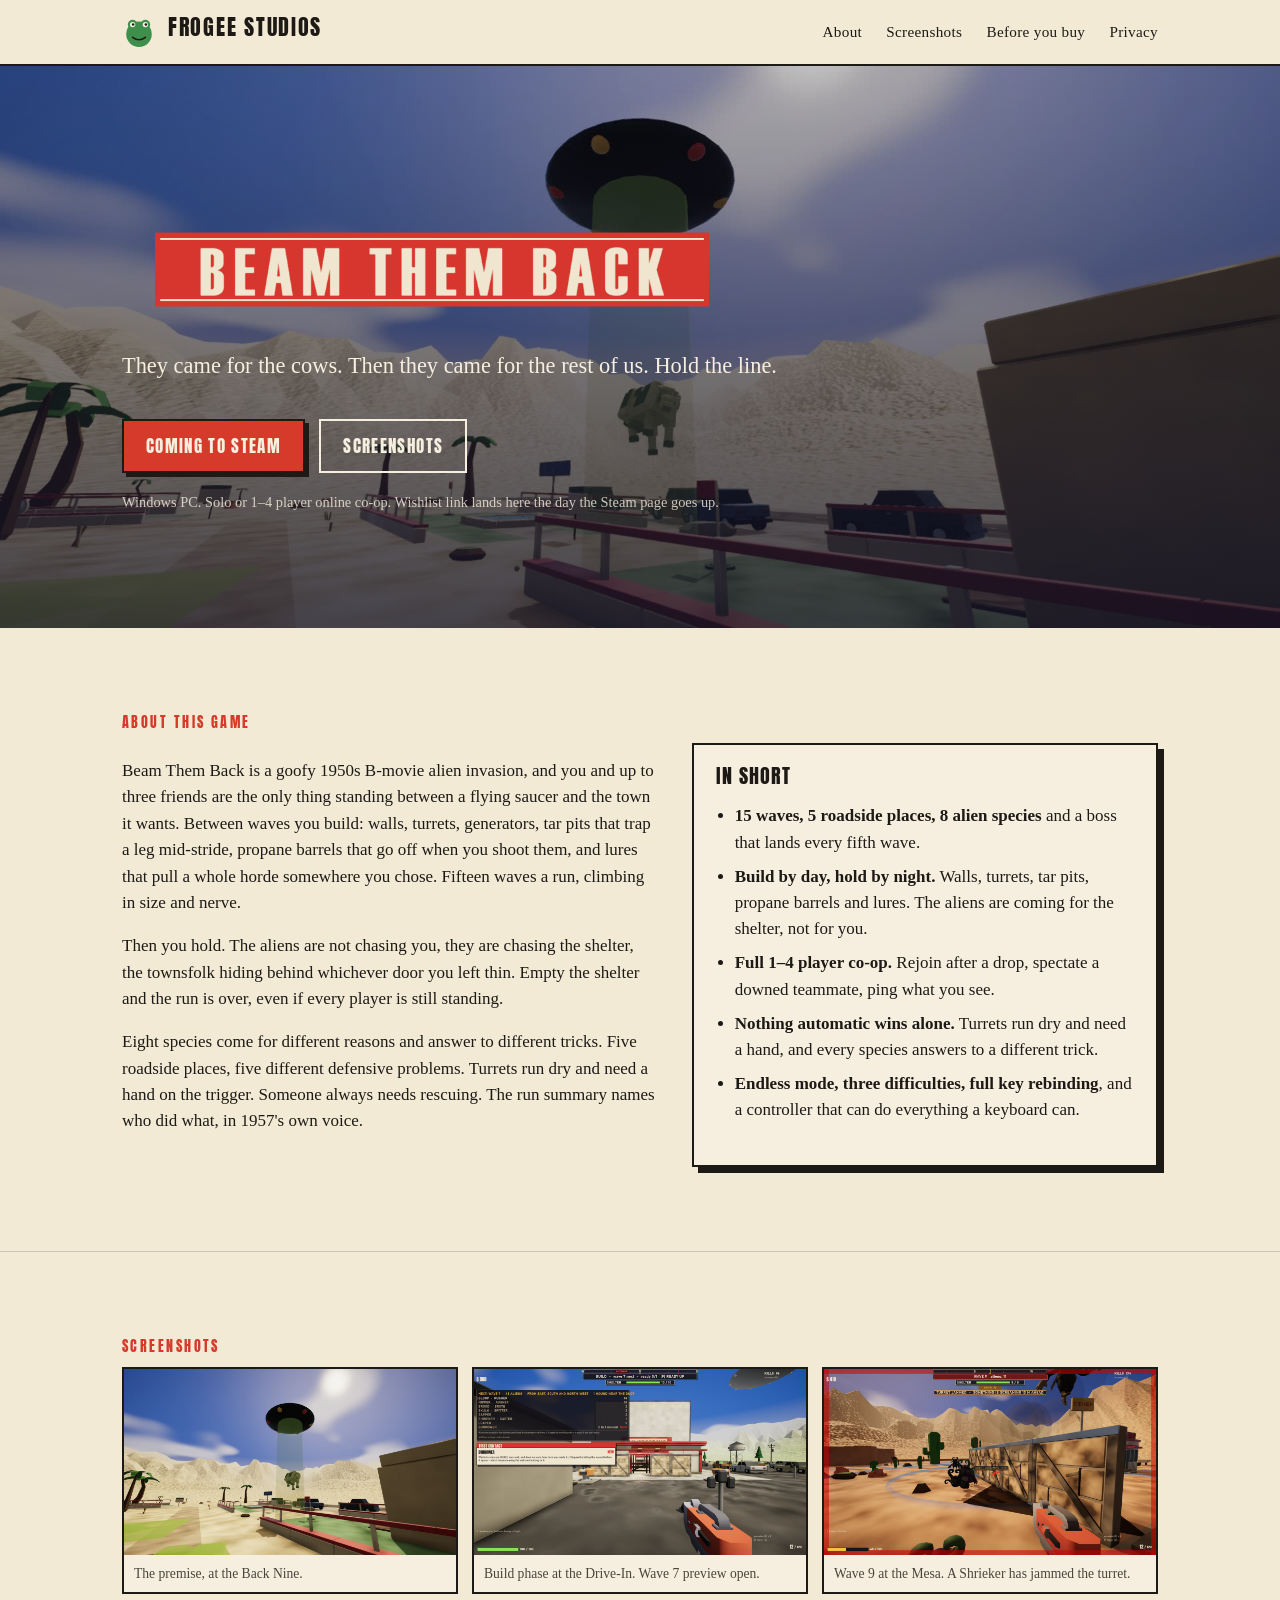
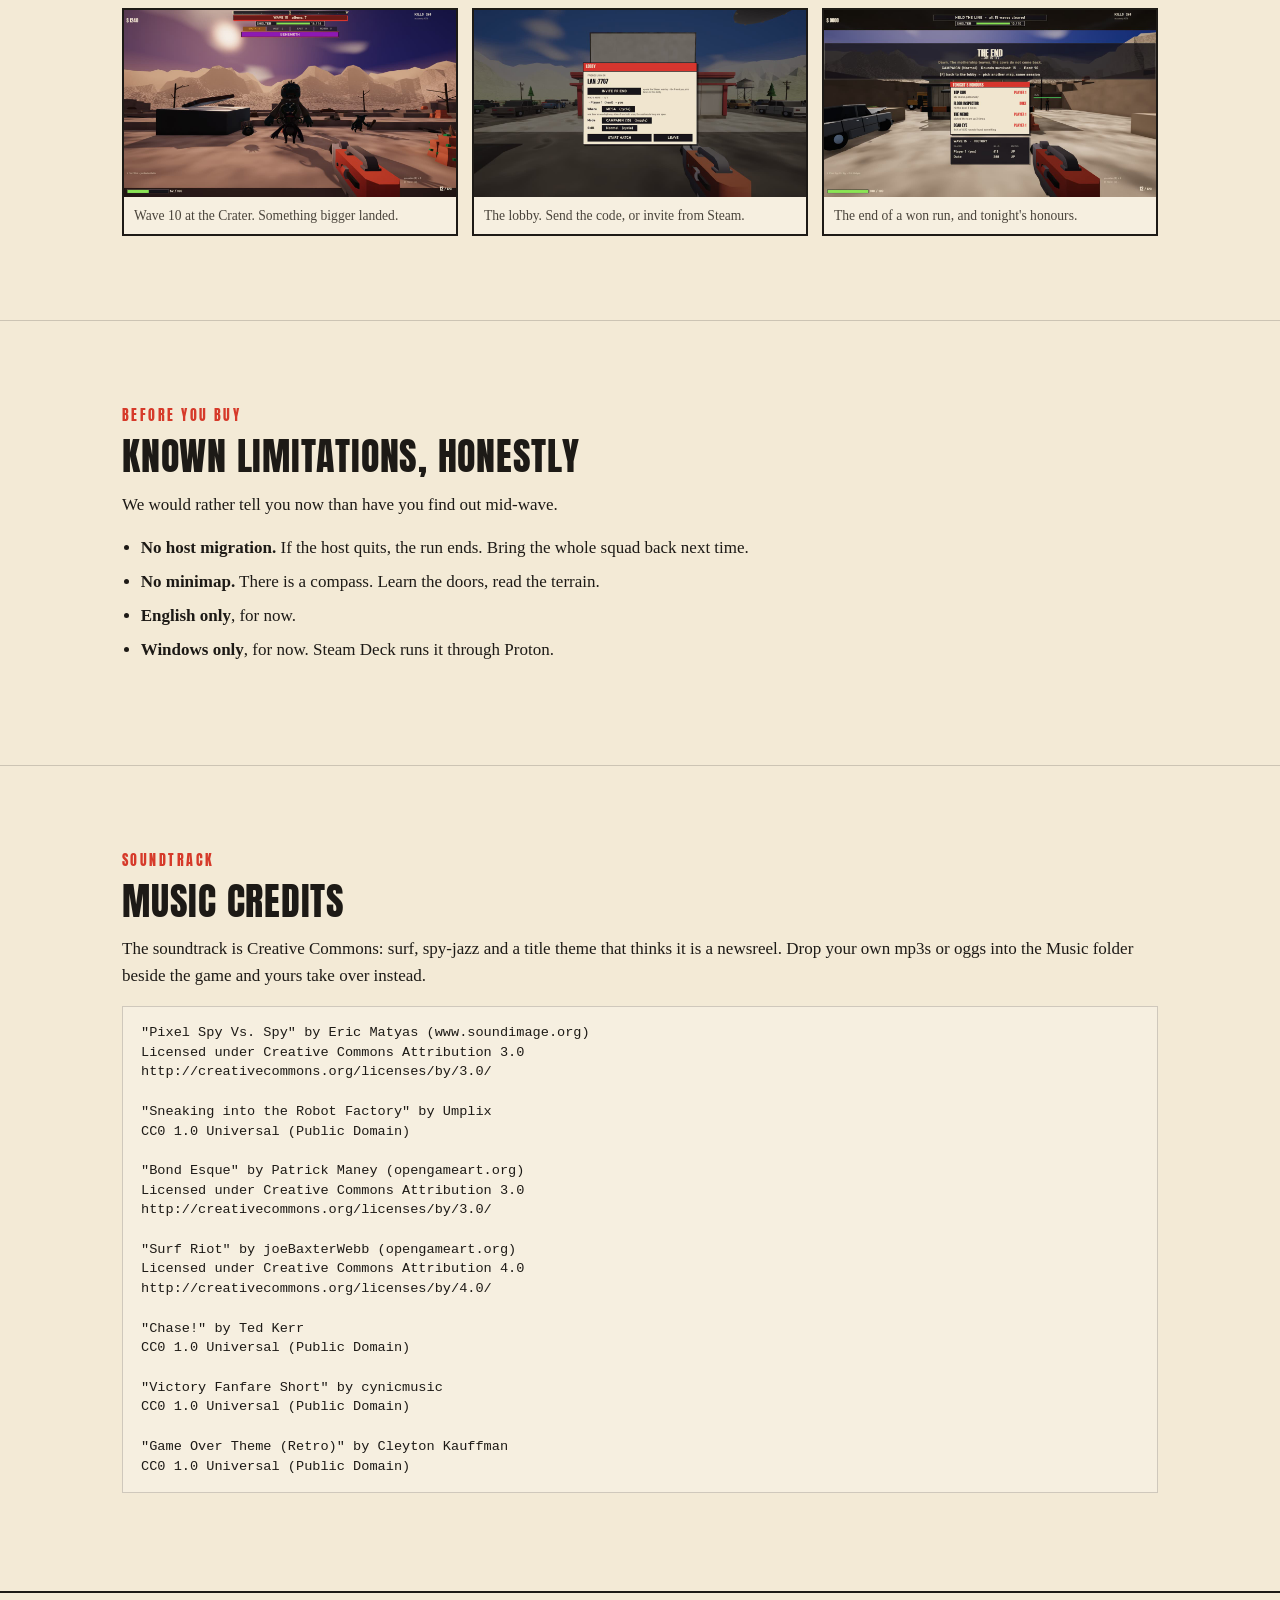
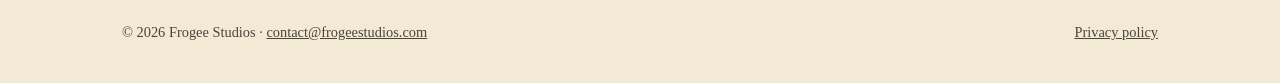
==== beam-them-back/index.html @ 09a9e7b3 "Studio site: home, Beam Them Back page, privacy policy, Pages deploy notes Co-Authored-By: Claude Fa" ====
<!doctype html>
<html lang="en">
<head>
<meta charset="utf-8">
<meta name="viewport" content="width=device-width, initial-scale=1">
<title>Beam Them Back</title>
<meta name="description" content="A goofy 1950s B-movie alien invasion. Build by day, hold the doors by night, rescue the town. Solo or with up to three friends. Coming to Steam for Windows.">
<meta property="og:title" content="Beam Them Back">
<meta property="og:description" content="Build by day, hold the doors by night, rescue the town. Solo or with up to three friends.">
<meta property="og:image" content="https://frogeestudios.com/assets/img/header.jpg">
<meta property="og:url" content="https://frogeestudios.com/beam-them-back/">
<link rel="icon" href="/assets/img/favicon.svg" type="image/svg+xml">
<link rel="preconnect" href="https://fonts.googleapis.com">
<link rel="preconnect" href="https://fonts.gstatic.com" crossorigin>
<link href="https://fonts.googleapis.com/css2?family=Anton&display=swap" rel="stylesheet">
<link rel="stylesheet" href="/assets/site.css">
</head>
<body>

<header class="top">
  <div class="wrap">
    <a class="brand" href="/">
      <img class="frog" src="/assets/img/favicon.svg" alt="">
      <span class="display">Frogee Studios</span>
    </a>
    <nav>
      <a href="#about">About</a>
      <a href="#screens">Screenshots</a>
      <a href="#honest">Before you buy</a>
      <a href="/privacy/">Privacy</a>
    </nav>
  </div>
</header>

<div class="hero">
  <img class="bg" src="/assets/img/hero.jpg" alt="">
  <div class="shade"></div>
  <div class="wrap">
    <img class="logo" src="/assets/img/logo.png" alt="Beam Them Back">
    <p class="lede">They came for the cows. Then they came for the rest of us. Hold the line.</p>
    <!-- STEAM: replace href with https://store.steampowered.com/app/<APPID>/ once the page is live -->
    <a class="btn" href="#steam">Coming to Steam</a>
    <a class="btn ghost" href="#screens">Screenshots</a>
    <p class="note" id="steam" style="margin-top:18px">Windows PC. Solo or 1&ndash;4 player online co-op. Wishlist link lands here the day the Steam page goes up.</p>
  </div>
</div>

<section id="about">
  <div class="wrap">
    <div class="kicker">About this game</div>
    <div class="game">
      <div>
        <p>Beam Them Back is a goofy 1950s B-movie alien invasion, and you and up to three friends are the only
          thing standing between a flying saucer and the town it wants. Between waves you build: walls, turrets,
          generators, tar pits that trap a leg mid-stride, propane barrels that go off when you shoot them, and
          lures that pull a whole horde somewhere you chose. Fifteen waves a run, climbing in size and nerve.</p>
        <p>Then you hold. The aliens are not chasing you, they are chasing the shelter, the townsfolk hiding behind
          whichever door you left thin. Empty the shelter and the run is over, even if every player is still
          standing.</p>
        <p>Eight species come for different reasons and answer to different tricks. Five roadside places, five
          different defensive problems. Turrets run dry and need a hand on the trigger. Someone always needs
          rescuing. The run summary names who did what, in 1957's own voice.</p>
      </div>
      <div class="card"><div class="body">
        <h3>In short</h3>
        <ul class="feat">
          <li><b>15 waves, 5 roadside places, 8 alien species</b> and a boss that lands every fifth wave.</li>
          <li><b>Build by day, hold by night.</b> Walls, turrets, tar pits, propane barrels and lures. The aliens are coming for the shelter, not for you.</li>
          <li><b>Full 1&ndash;4 player co-op.</b> Rejoin after a drop, spectate a downed teammate, ping what you see.</li>
          <li><b>Nothing automatic wins alone.</b> Turrets run dry and need a hand, and every species answers to a different trick.</li>
          <li><b>Endless mode, three difficulties, full key rebinding</b>, and a controller that can do everything a keyboard can.</li>
        </ul>
      </div></div>
    </div>
  </div>
</section>

<section id="screens">
  <div class="wrap">
    <div class="kicker">Screenshots</div>
    <div class="gallery">
      <figure><img src="/assets/img/04_saucer.jpg" alt="A saucer holds a beam over a mini-golf course with a cow a third of the way up it" loading="lazy"><figcaption>The premise, at the Back Nine.</figcaption></figure>
      <figure><img src="/assets/img/01_build.jpg" alt="The build phase at the drive-in: a wall line with a turret on each flank across the snack bar doorway" loading="lazy"><figcaption>Build phase at the Drive-In. Wave 7 preview open.</figcaption></figure>
      <figure><img src="/assets/img/02_fight.jpg" alt="Wave 9 at the Mesa: aliens hard against the wall line, one leaping over the top" loading="lazy"><figcaption>Wave 9 at the Mesa. A Shrieker has jammed the turret.</figcaption></figure>
      <figure><img src="/assets/img/03_boss.jpg" alt="Wave 10 at the Crater: the Behemoth boss centre frame at dusk" loading="lazy"><figcaption>Wave 10 at the Crater. Something bigger landed.</figcaption></figure>
      <figure><img src="/assets/img/06_lobby.jpg" alt="The lobby card: join code, invite friend, who is here, map and difficulty picks" loading="lazy"><figcaption>The lobby. Send the code, or invite from Steam.</figcaption></figure>
      <figure><img src="/assets/img/05_end.jpg" alt="The end of a won run: epilogue, tonight's honours, and the scoreboard" loading="lazy"><figcaption>The end of a won run, and tonight's honours.</figcaption></figure>
    </div>
  </div>
</section>

<section id="honest">
  <div class="wrap">
    <div class="kicker">Before you buy</div>
    <h2>Known limitations, honestly</h2>
    <p>We would rather tell you now than have you find out mid-wave.</p>
    <ul class="feat">
      <li><b>No host migration.</b> If the host quits, the run ends. Bring the whole squad back next time.</li>
      <li><b>No minimap.</b> There is a compass. Learn the doors, read the terrain.</li>
      <li><b>English only</b>, for now.</li>
      <li><b>Windows only</b>, for now. Steam Deck runs it through Proton.</li>
    </ul>
  </div>
</section>

<section id="music">
  <div class="wrap">
    <div class="kicker">Soundtrack</div>
    <h2>Music credits</h2>
    <p>The soundtrack is Creative Commons: surf, spy-jazz and a title theme that thinks it is a newsreel. Drop
      your own mp3s or oggs into the Music folder beside the game and yours take over instead.</p>
<pre class="credits">"Pixel Spy Vs. Spy" by Eric Matyas (www.soundimage.org)
Licensed under Creative Commons Attribution 3.0
http://creativecommons.org/licenses/by/3.0/

"Sneaking into the Robot Factory" by Umplix
CC0 1.0 Universal (Public Domain)

"Bond Esque" by Patrick Maney (opengameart.org)
Licensed under Creative Commons Attribution 3.0
http://creativecommons.org/licenses/by/3.0/

"Surf Riot" by joeBaxterWebb (opengameart.org)
Licensed under Creative Commons Attribution 4.0
http://creativecommons.org/licenses/by/4.0/

"Chase!" by Ted Kerr
CC0 1.0 Universal (Public Domain)

"Victory Fanfare Short" by cynicmusic
CC0 1.0 Universal (Public Domain)

"Game Over Theme (Retro)" by Cleyton Kauffman
CC0 1.0 Universal (Public Domain)</pre>
  </div>
</section>

<footer>
  <div class="wrap">
    <span>&copy; 2026 Frogee Studios &middot; <a href="mailto:contact@frogeestudios.com">contact@frogeestudios.com</a></span>
    <span><a href="/privacy/">Privacy policy</a></span>
  </div>
</footer>

</body>
</html>
---- assets/site.css ----
/* Frogee Studios - one stylesheet for the whole site. Poster paper, ink, one red, one green. */
:root {
  --paper: #f3ead6;
  --paper-2: #e9dcbf;
  --ink: #1d1a16;
  --ink-2: #4a443b;
  --red: #d63a2a;
  --red-2: #b42d1f;
  --green: #3f8f4c;
  --cream: #f6efe0;
  --line: rgba(29, 26, 22, .18);
  --max: 1080px;
}
* { box-sizing: border-box; }
html { scroll-behavior: smooth; }
body {
  margin: 0;
  background: var(--paper);
  color: var(--ink);
  font: 17px/1.55 Georgia, "Times New Roman", serif;
}
a { color: var(--red-2); }
a:hover { color: var(--red); }
img { max-width: 100%; height: auto; display: block; }
h1, h2, h3, .display {
  font-family: Anton, Impact, "Arial Narrow", sans-serif;
  font-weight: 400;
  letter-spacing: .02em;
  text-transform: uppercase;
  line-height: 1.05;
  margin: 0 0 .4em;
}
h1 { font-size: clamp(2.6rem, 7vw, 5rem); }
h2 { font-size: clamp(1.6rem, 3.6vw, 2.4rem); }
h3 { font-size: 1.25rem; letter-spacing: .05em; }
p { margin: 0 0 1em; }
.wrap { max-width: var(--max); margin: 0 auto; padding: 0 22px; }

/* header / nav */
.top { border-bottom: 2px solid var(--ink); background: var(--paper); }
.top .wrap { display: flex; align-items: center; justify-content: space-between; gap: 18px; height: 64px; }
.brand { display: flex; align-items: center; gap: 12px; text-decoration: none; color: var(--ink); }
.brand .display { font-size: 1.35rem; letter-spacing: .08em; }
.frog { width: 34px; height: 34px; flex: none; }
nav a { color: var(--ink); text-decoration: none; margin-left: 20px; font-size: .95rem; letter-spacing: .02em; }
nav a:hover { color: var(--red); }

/* hero */
.hero { position: relative; color: var(--cream); background: #1a1f33; overflow: hidden; }
.hero img.bg { position: absolute; inset: 0; width: 100%; height: 100%; object-fit: cover; opacity: .9; }
.hero .shade { position: absolute; inset: 0; background: linear-gradient(180deg, rgba(20,20,40,.15) 0%, rgba(20,20,40,.75) 100%); }
.hero .wrap { position: relative; padding: clamp(70px, 12vw, 150px) 22px clamp(50px, 8vw, 100px); }
.hero h1 { text-shadow: 0 3px 0 rgba(0,0,0,.35); }
.hero .lede { font-size: clamp(1.1rem, 2.2vw, 1.4rem); max-width: 34em; margin-bottom: 1.6em; }
.hero .logo { max-width: 620px; margin-bottom: 26px; }

/* buttons */
.btn {
  display: inline-block; padding: 12px 22px; border: 2px solid var(--ink);
  background: var(--red); color: var(--cream); text-decoration: none;
  font-family: Anton, Impact, "Arial Narrow", sans-serif; text-transform: uppercase; letter-spacing: .08em; font-size: 1.05rem;
  box-shadow: 4px 4px 0 var(--ink);
}
.btn:hover { background: var(--red-2); color: var(--cream); transform: translate(1px, 1px); box-shadow: 3px 3px 0 var(--ink); }
.btn.ghost { background: transparent; color: inherit; border-color: currentColor; box-shadow: none; }
.btn.ghost:hover { background: rgba(255,255,255,.08); transform: none; }
.btn + .btn { margin-left: 10px; }
.note { font-size: .9rem; color: var(--ink-2); }
.hero .note { color: rgba(246,239,224,.8); }

/* sections */
section { padding: clamp(44px, 7vw, 84px) 0; }
section + section { border-top: 1px solid var(--line); }
.kicker { font-family: Anton, Impact, sans-serif; text-transform: uppercase; letter-spacing: .18em; color: var(--red); font-size: .85rem; margin-bottom: 10px; }
.cols { display: grid; gap: 28px; grid-template-columns: repeat(auto-fit, minmax(240px, 1fr)); }
.card { border: 2px solid var(--ink); background: var(--cream); box-shadow: 6px 6px 0 var(--ink); }
.card .body { padding: 20px 22px 24px; }
.game { display: grid; gap: 34px; grid-template-columns: 1.15fr 1fr; align-items: center; }
@media (max-width: 760px) { .game { grid-template-columns: 1fr; } }

/* gallery */
.gallery { display: grid; gap: 14px; grid-template-columns: repeat(auto-fit, minmax(280px, 1fr)); }
.gallery figure { margin: 0; border: 2px solid var(--ink); background: #000; }
.gallery figcaption { font-size: .85rem; padding: 8px 10px; background: var(--cream); color: var(--ink-2); }

/* lists */
ul.feat { padding-left: 1.1em; }
ul.feat li { margin-bottom: .45em; }
ul.feat b { color: var(--ink); }

/* prose (privacy) */
.prose { max-width: 42em; }
.prose h2 { margin-top: 1.6em; font-size: 1.4rem; }
.prose ul { padding-left: 1.2em; }
.prose li { margin-bottom: .4em; }
.updated { color: var(--ink-2); font-style: italic; }
pre.credits { font: .85rem/1.45 ui-monospace, Consolas, monospace; background: var(--cream); border: 1px solid var(--line); padding: 16px 18px; overflow-x: auto; white-space: pre-wrap; }

/* footer */
footer { border-top: 2px solid var(--ink); padding: 28px 0 40px; font-size: .9rem; color: var(--ink-2); }
footer .wrap { display: flex; flex-wrap: wrap; gap: 8px 24px; justify-content: space-between; }
footer a { color: var(--ink-2); }
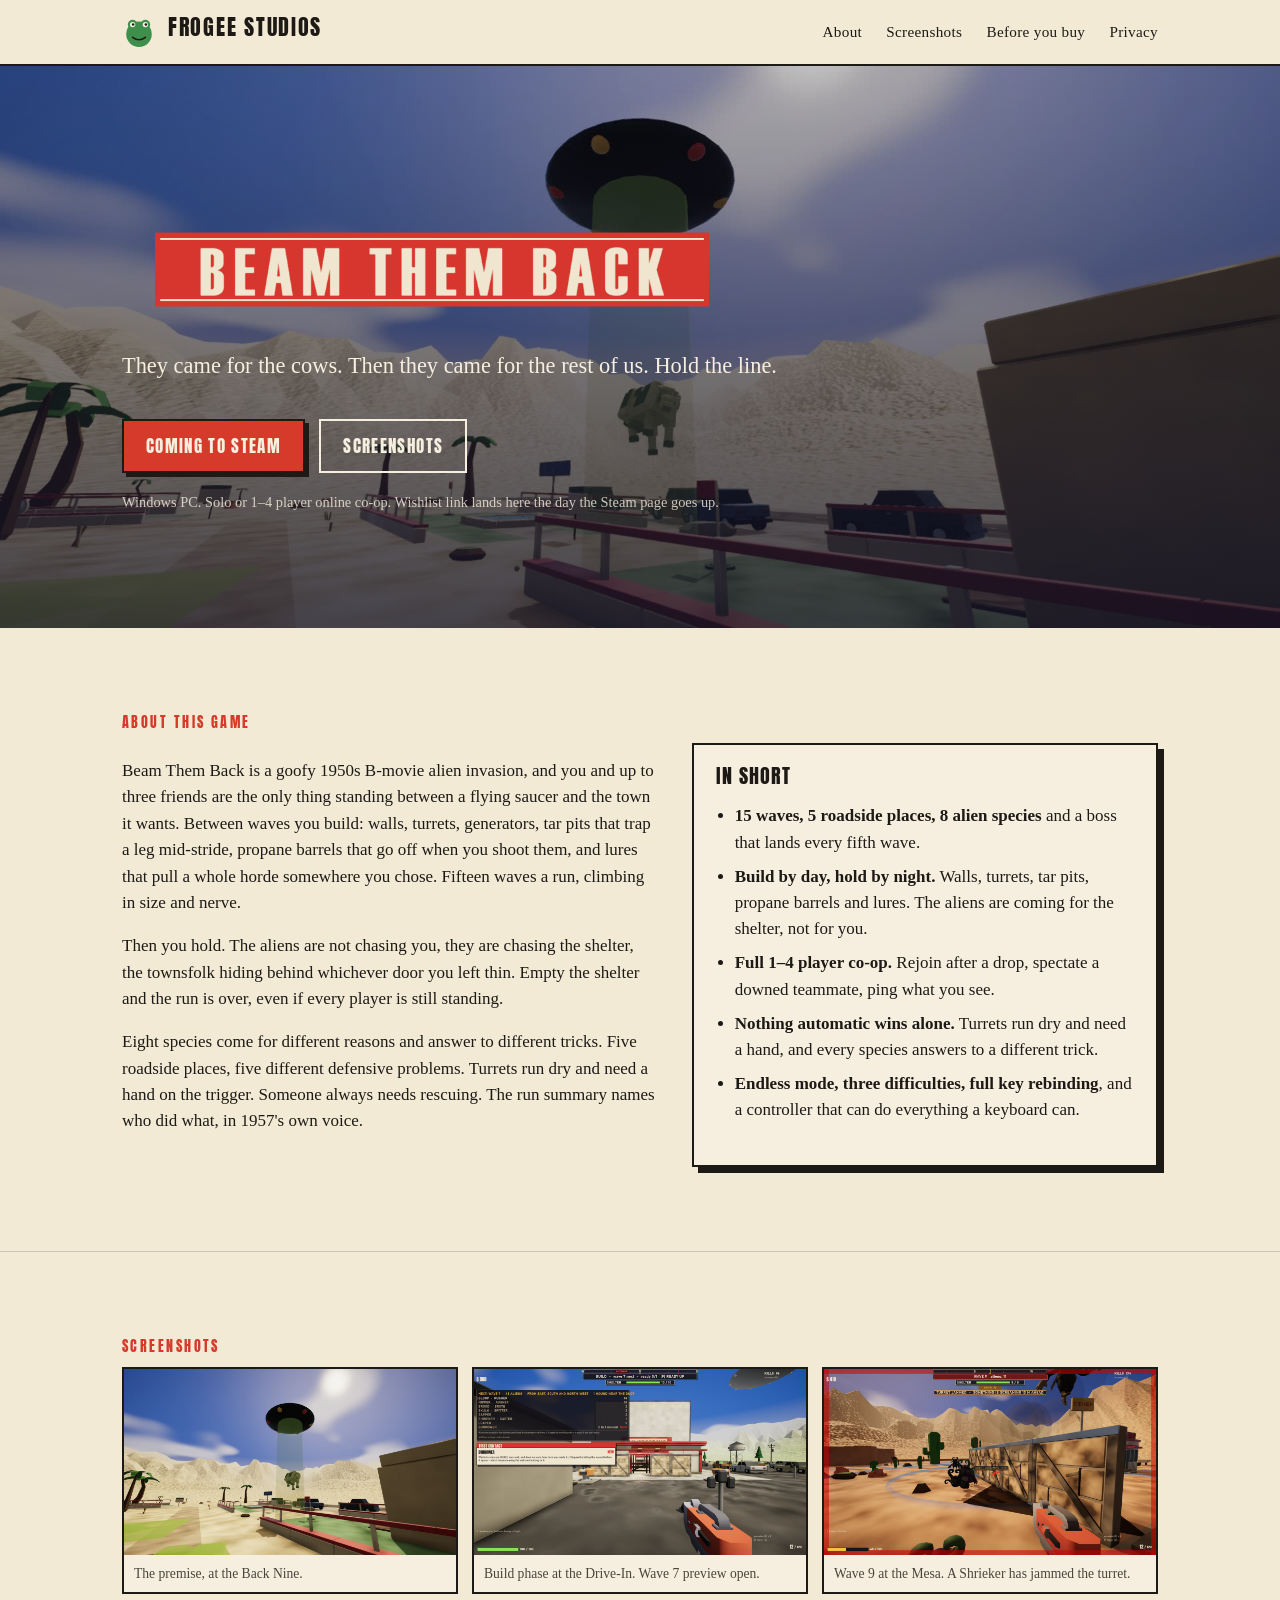
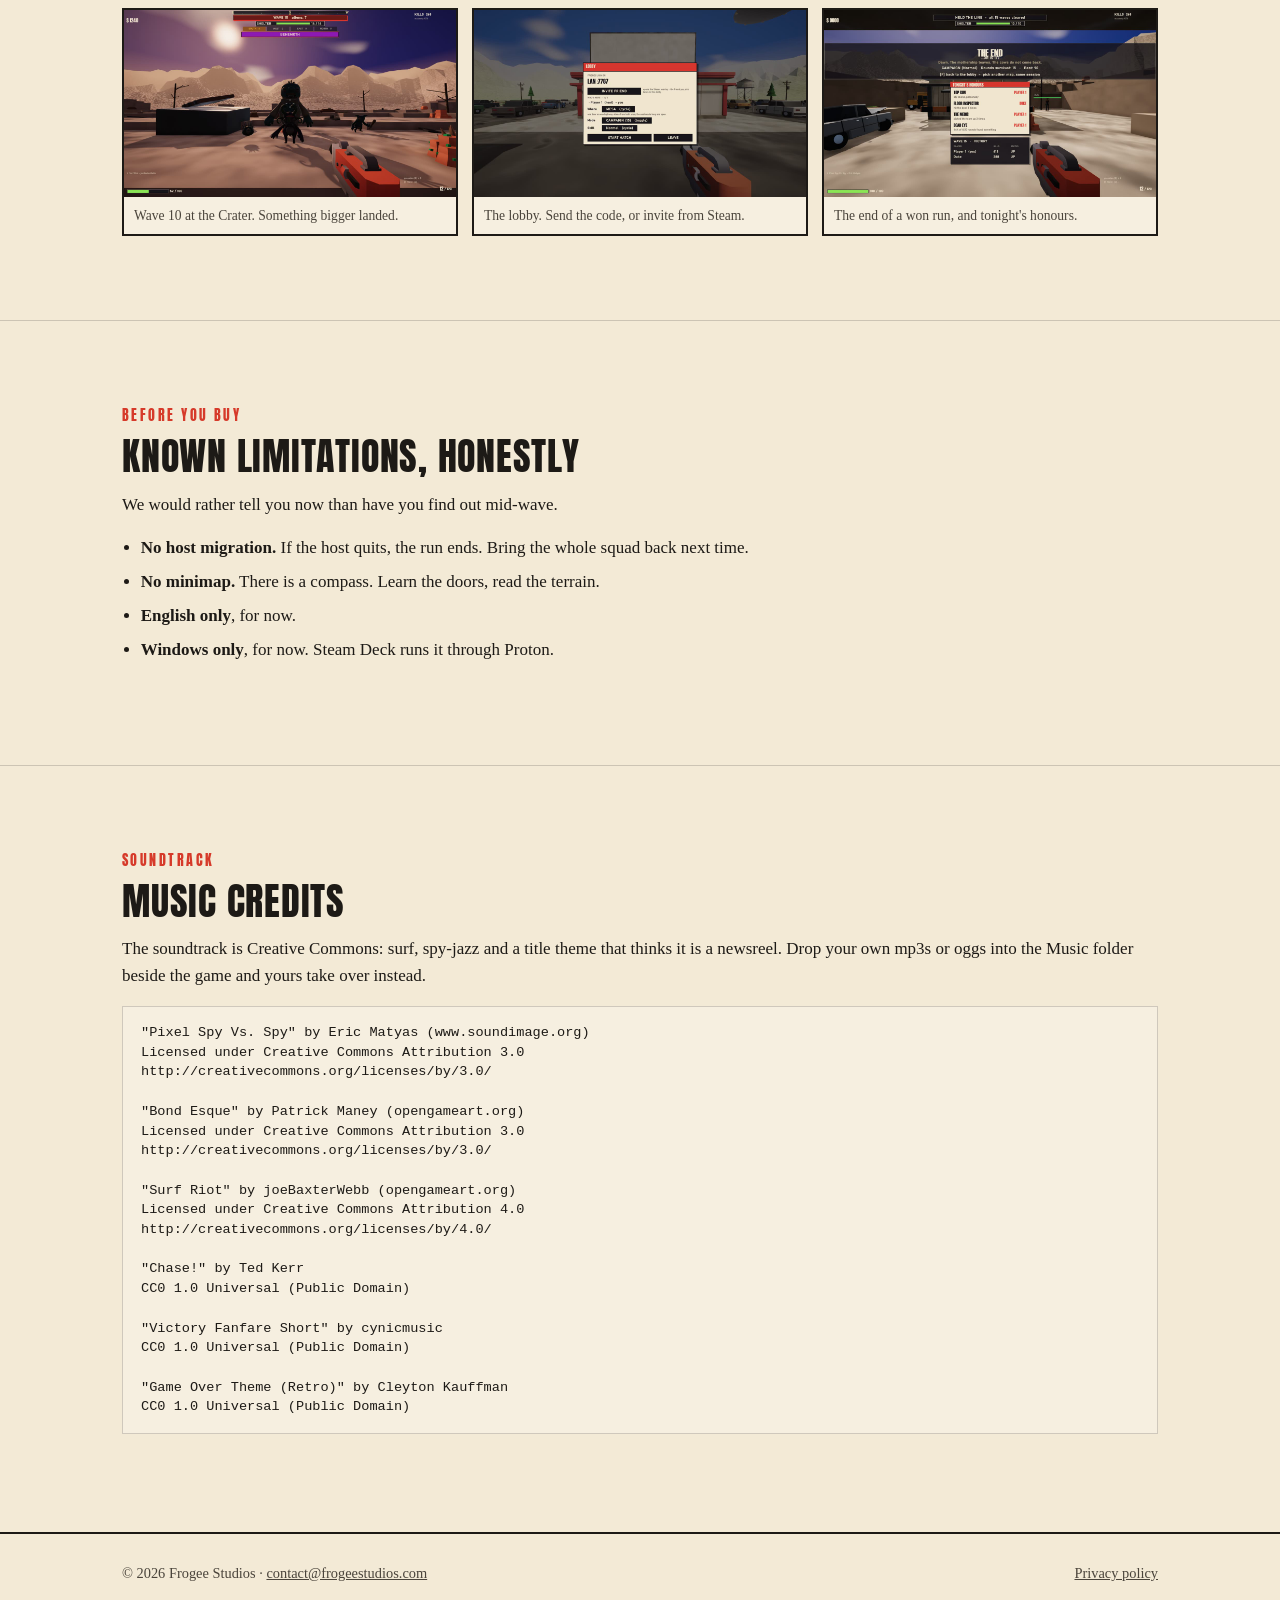
==== commit 01501fe5: "Game page: drop Sneaking into the Robot Factory from the music credits (track cut 2026-09-10) Co-Aut" ====
--- a/beam-them-back/index.html
+++ b/beam-them-back/index.html
@@ -113,9 +113,6 @@
 Licensed under Creative Commons Attribution 3.0
 http://creativecommons.org/licenses/by/3.0/
 
-"Sneaking into the Robot Factory" by Umplix
-CC0 1.0 Universal (Public Domain)
-
 "Bond Esque" by Patrick Maney (opengameart.org)
 Licensed under Creative Commons Attribution 3.0
 http://creativecommons.org/licenses/by/3.0/
--- a/assets/site.css
+++ b/assets/site.css
@@ -91,6 +91,7 @@
 /* prose (privacy) */
 .prose { max-width: 42em; }
 .prose h2 { margin-top: 1.6em; font-size: 1.4rem; }
+.prose h3 { margin-top: 1.3em; }
 .prose ul { padding-left: 1.2em; }
 .prose li { margin-bottom: .4em; }
 .updated { color: var(--ink-2); font-style: italic; }
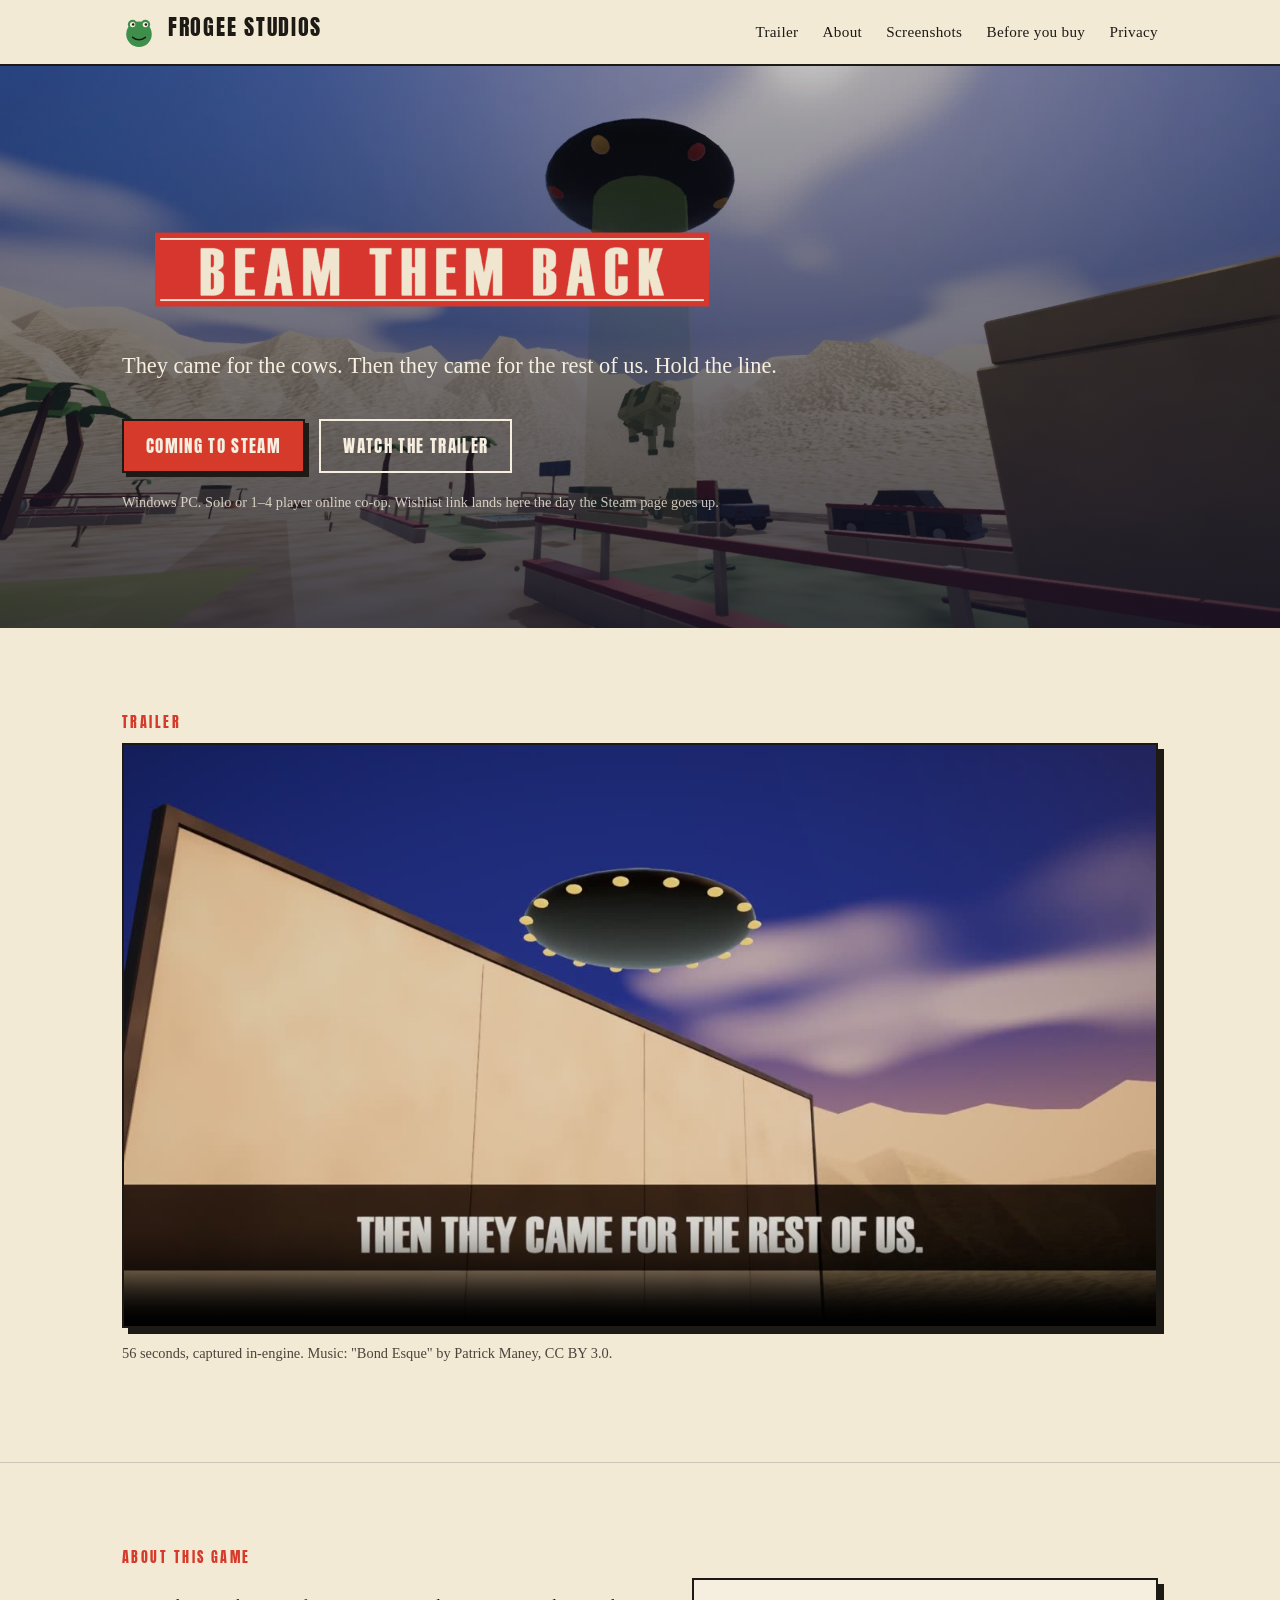
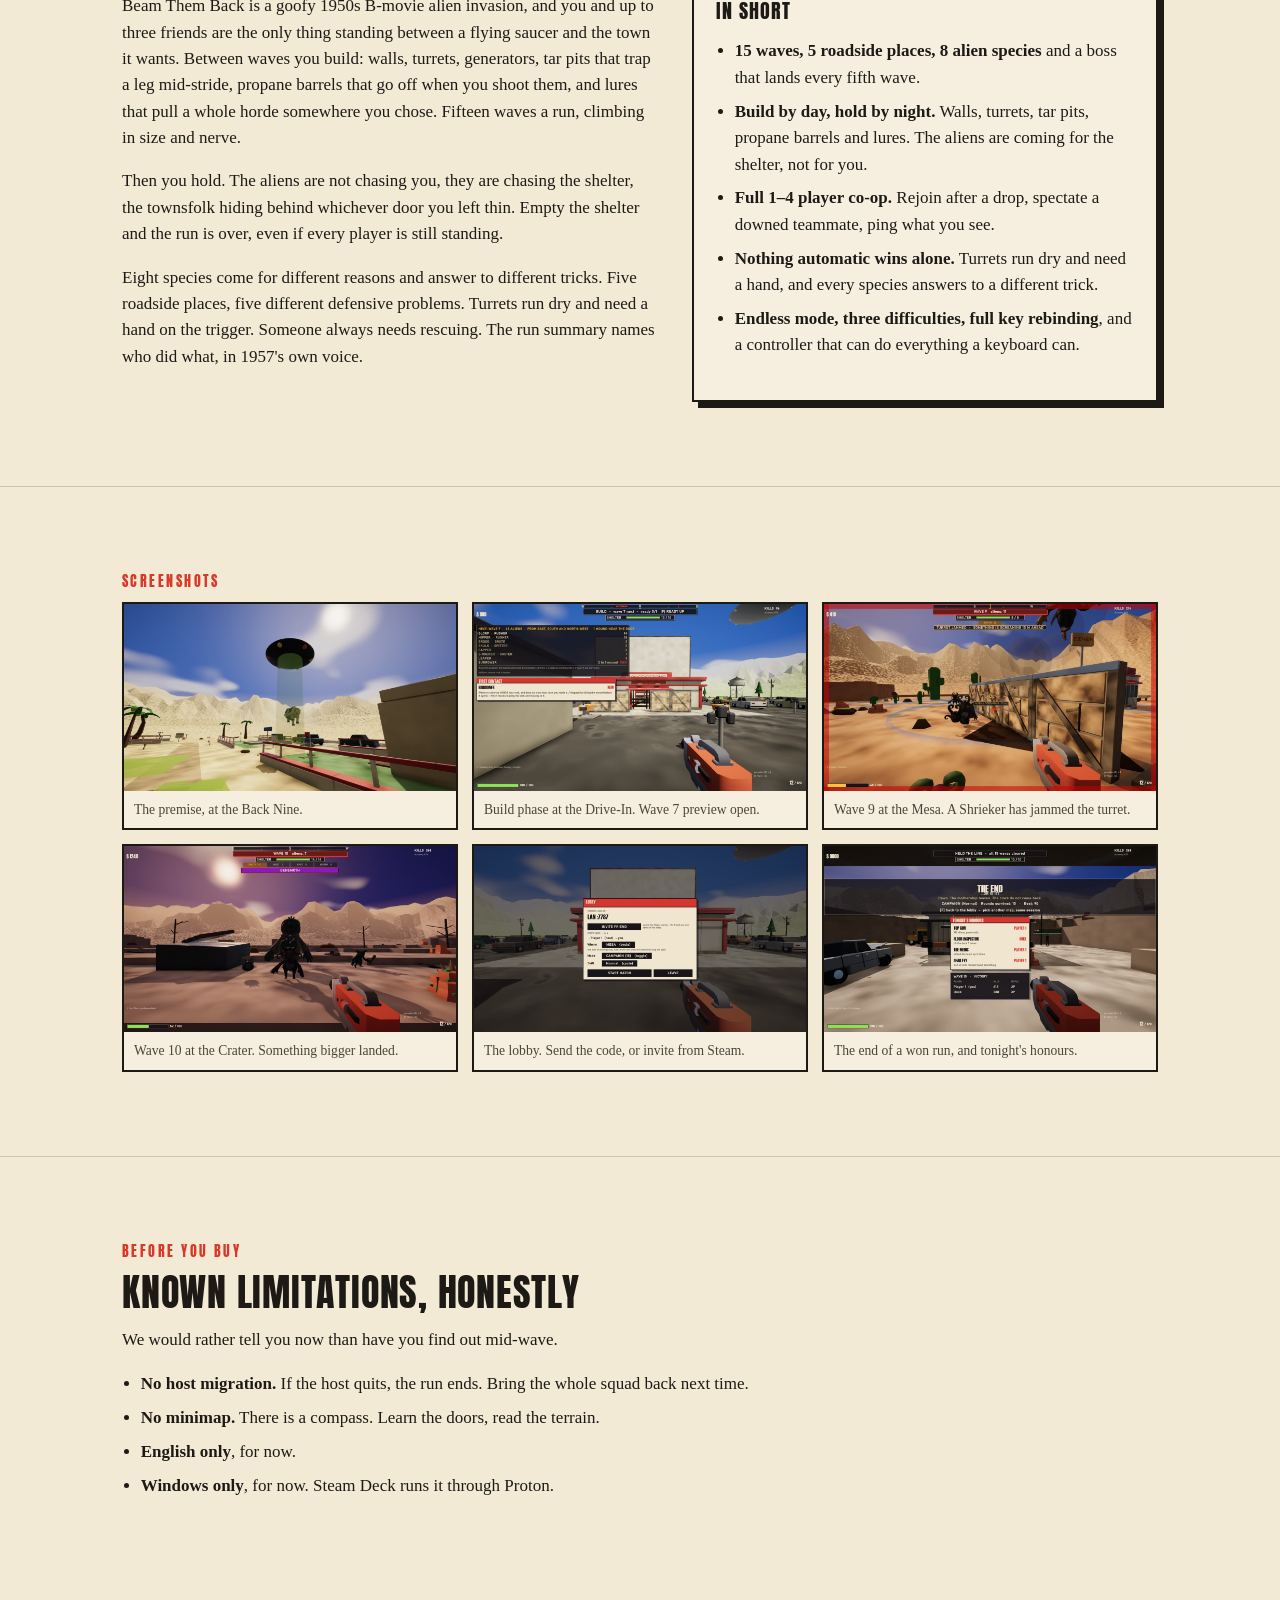
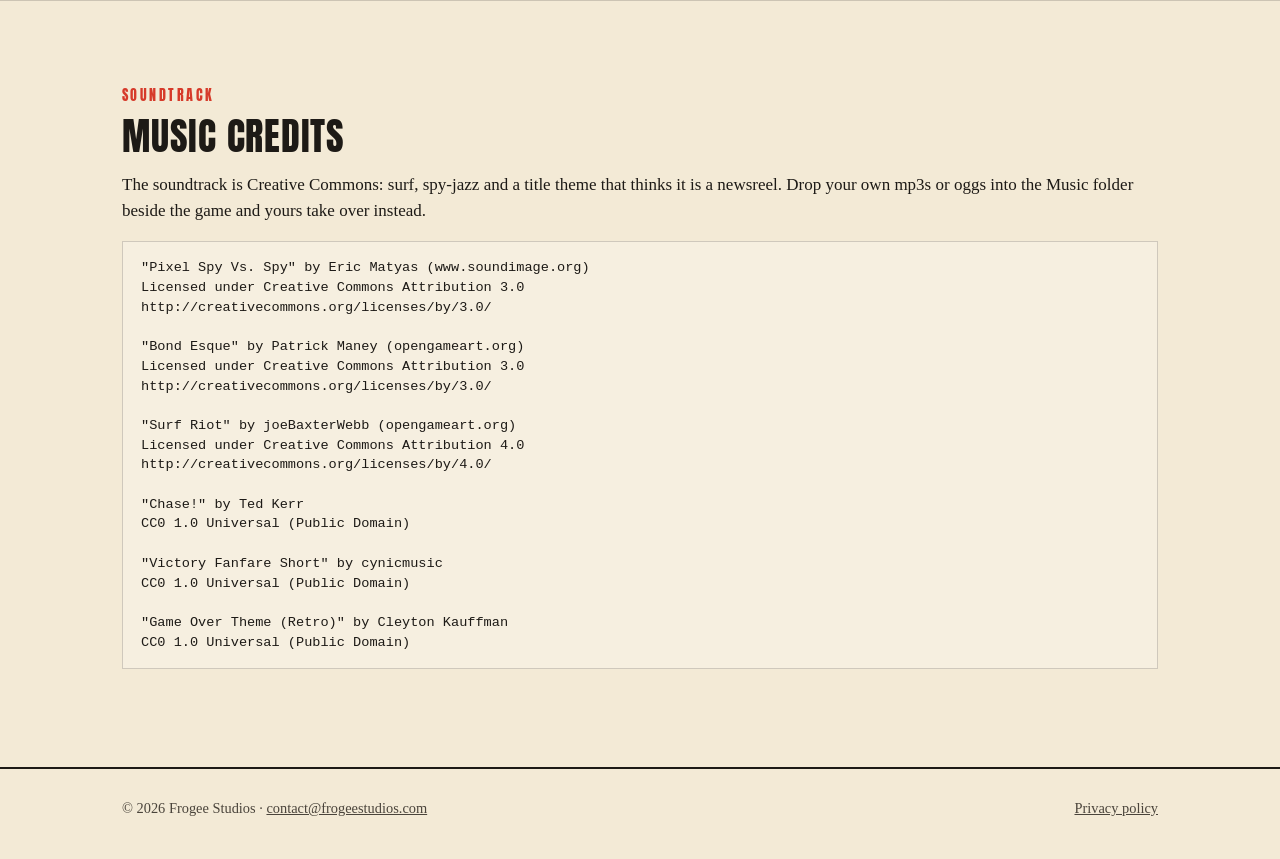
==== commit 6e87d82d: "Game page: the trailer, and screenshots open in a fullscreen lightbox - assets/video/beam-them-back-" ====
--- a/beam-them-back/index.html
+++ b/beam-them-back/index.html
@@ -9,6 +9,10 @@
 <meta property="og:description" content="Build by day, hold the doors by night, rescue the town. Solo or with up to three friends.">
 <meta property="og:image" content="https://frogeestudios.com/assets/img/header.jpg">
 <meta property="og:url" content="https://frogeestudios.com/beam-them-back/">
+<meta property="og:video" content="https://frogeestudios.com/assets/video/beam-them-back-trailer.mp4">
+<meta property="og:video:type" content="video/mp4">
+<meta property="og:video:width" content="1920">
+<meta property="og:video:height" content="1080">
 <link rel="icon" href="/assets/img/favicon.svg" type="image/svg+xml">
 <link rel="preconnect" href="https://fonts.googleapis.com">
 <link rel="preconnect" href="https://fonts.gstatic.com" crossorigin>
@@ -24,6 +28,7 @@
       <span class="display">Frogee Studios</span>
     </a>
     <nav>
+      <a href="#trailer">Trailer</a>
       <a href="#about">About</a>
       <a href="#screens">Screenshots</a>
       <a href="#honest">Before you buy</a>
@@ -40,10 +45,23 @@
     <p class="lede">They came for the cows. Then they came for the rest of us. Hold the line.</p>
     <!-- STEAM: replace href with https://store.steampowered.com/app/<APPID>/ once the page is live -->
     <a class="btn" href="#steam">Coming to Steam</a>
-    <a class="btn ghost" href="#screens">Screenshots</a>
+    <a class="btn ghost" href="#trailer">Watch the trailer</a>
     <p class="note" id="steam" style="margin-top:18px">Windows PC. Solo or 1&ndash;4 player online co-op. Wishlist link lands here the day the Steam page goes up.</p>
   </div>
 </div>
+
+<section id="trailer">
+  <div class="wrap">
+    <div class="kicker">Trailer</div>
+    <div class="trailer">
+      <video controls playsinline preload="metadata" poster="/assets/img/trailer-poster.jpg" width="1920" height="1080">
+        <source src="/assets/video/beam-them-back-trailer.mp4" type="video/mp4">
+        Your browser can't play this video. <a href="/assets/video/beam-them-back-trailer.mp4">Download the trailer</a> instead.
+      </video>
+      <p class="note">56 seconds, captured in-engine. Music: "Bond Esque" by Patrick Maney, CC BY 3.0.</p>
+    </div>
+  </div>
+</section>
 
 <section id="about">
   <div class="wrap">
@@ -79,12 +97,12 @@
   <div class="wrap">
     <div class="kicker">Screenshots</div>
     <div class="gallery">
-      <figure><img src="/assets/img/04_saucer.jpg" alt="A saucer holds a beam over a mini-golf course with a cow a third of the way up it" loading="lazy"><figcaption>The premise, at the Back Nine.</figcaption></figure>
-      <figure><img src="/assets/img/01_build.jpg" alt="The build phase at the drive-in: a wall line with a turret on each flank across the snack bar doorway" loading="lazy"><figcaption>Build phase at the Drive-In. Wave 7 preview open.</figcaption></figure>
-      <figure><img src="/assets/img/02_fight.jpg" alt="Wave 9 at the Mesa: aliens hard against the wall line, one leaping over the top" loading="lazy"><figcaption>Wave 9 at the Mesa. A Shrieker has jammed the turret.</figcaption></figure>
-      <figure><img src="/assets/img/03_boss.jpg" alt="Wave 10 at the Crater: the Behemoth boss centre frame at dusk" loading="lazy"><figcaption>Wave 10 at the Crater. Something bigger landed.</figcaption></figure>
-      <figure><img src="/assets/img/06_lobby.jpg" alt="The lobby card: join code, invite friend, who is here, map and difficulty picks" loading="lazy"><figcaption>The lobby. Send the code, or invite from Steam.</figcaption></figure>
-      <figure><img src="/assets/img/05_end.jpg" alt="The end of a won run: epilogue, tonight's honours, and the scoreboard" loading="lazy"><figcaption>The end of a won run, and tonight's honours.</figcaption></figure>
+      <figure><a class="shot" href="/assets/img/full/04_saucer.jpg"><img src="/assets/img/04_saucer.jpg" alt="A saucer holds a beam over a mini-golf course with a cow a third of the way up it" loading="lazy"></a><figcaption>The premise, at the Back Nine.</figcaption></figure>
+      <figure><a class="shot" href="/assets/img/full/01_build.jpg"><img src="/assets/img/01_build.jpg" alt="The build phase at the drive-in: a wall line with a turret on each flank across the snack bar doorway" loading="lazy"></a><figcaption>Build phase at the Drive-In. Wave 7 preview open.</figcaption></figure>
+      <figure><a class="shot" href="/assets/img/full/02_fight.jpg"><img src="/assets/img/02_fight.jpg" alt="Wave 9 at the Mesa: aliens hard against the wall line, one leaping over the top" loading="lazy"></a><figcaption>Wave 9 at the Mesa. A Shrieker has jammed the turret.</figcaption></figure>
+      <figure><a class="shot" href="/assets/img/full/03_boss.jpg"><img src="/assets/img/03_boss.jpg" alt="Wave 10 at the Crater: the Behemoth boss centre frame at dusk" loading="lazy"></a><figcaption>Wave 10 at the Crater. Something bigger landed.</figcaption></figure>
+      <figure><a class="shot" href="/assets/img/full/06_lobby.jpg"><img src="/assets/img/06_lobby.jpg" alt="The lobby card: join code, invite friend, who is here, map and difficulty picks" loading="lazy"></a><figcaption>The lobby. Send the code, or invite from Steam.</figcaption></figure>
+      <figure><a class="shot" href="/assets/img/full/05_end.jpg"><img src="/assets/img/05_end.jpg" alt="The end of a won run: epilogue, tonight's honours, and the scoreboard" loading="lazy"></a><figcaption>The end of a won run, and tonight's honours.</figcaption></figure>
     </div>
   </div>
 </section>
@@ -139,5 +157,39 @@
   </div>
 </footer>
 
+<dialog class="lightbox" id="lightbox" aria-label="Screenshot viewer">
+  <button class="lb-close" type="button" aria-label="Close">&times;</button>
+  <button class="lb-prev" type="button" aria-label="Previous screenshot">&lsaquo;</button>
+  <img alt="">
+  <button class="lb-next" type="button" aria-label="Next screenshot">&rsaquo;</button>
+  <p class="lb-cap"></p>
+</dialog>
+<script>
+(function () {
+  var shots = Array.prototype.slice.call(document.querySelectorAll('.gallery a.shot'));
+  var box = document.getElementById('lightbox');
+  if (!shots.length || !box || !box.showModal) return;
+  var img = box.querySelector('img'), cap = box.querySelector('.lb-cap'), at = 0;
+  function show(i) {
+    at = (i + shots.length) % shots.length;
+    var a = shots[at], thumb = a.querySelector('img'), fc = a.parentNode.querySelector('figcaption');
+    img.src = a.href; img.alt = thumb ? thumb.alt : '';
+    cap.textContent = fc ? fc.textContent : '';
+  }
+  shots.forEach(function (a, i) {
+    a.addEventListener('click', function (e) { e.preventDefault(); show(i); box.showModal(); });
+  });
+  box.querySelector('.lb-close').addEventListener('click', function () { box.close(); });
+  box.querySelector('.lb-prev').addEventListener('click', function () { show(at - 1); });
+  box.querySelector('.lb-next').addEventListener('click', function () { show(at + 1); });
+  box.addEventListener('click', function (e) { if (e.target === box) box.close(); });
+  box.addEventListener('keydown', function (e) {
+    if (e.key === 'ArrowLeft') show(at - 1);
+    else if (e.key === 'ArrowRight') show(at + 1);
+  });
+  box.addEventListener('close', function () { img.src = ''; });
+})();
+</script>
+
 </body>
 </html>
--- a/assets/site.css
+++ b/assets/site.css
@@ -101,3 +101,21 @@
 footer { border-top: 2px solid var(--ink); padding: 28px 0 40px; font-size: .9rem; color: var(--ink-2); }
 footer .wrap { display: flex; flex-wrap: wrap; gap: 8px 24px; justify-content: space-between; }
 footer a { color: var(--ink-2); }
+
+/* trailer */
+.trailer video { width: 100%; height: auto; display: block; border: 2px solid var(--ink); background: #000; box-shadow: 6px 6px 0 var(--ink); }
+.trailer .note { margin-top: 14px; }
+
+/* screenshot lightbox */
+.gallery a.shot { display: block; cursor: zoom-in; }
+.lightbox { border: 0; padding: 0; background: transparent; max-width: 100vw; max-height: 100vh; width: 100vw; height: 100vh; margin: 0; color: var(--cream); }
+.lightbox::backdrop { background: rgba(10, 8, 6, .94); }
+.lightbox img { position: absolute; inset: 0; margin: auto; max-width: calc(100vw - 32px); max-height: calc(100vh - 96px); width: auto; height: auto; }
+.lightbox button { position: absolute; z-index: 1; background: rgba(0,0,0,.45); color: var(--cream); border: 2px solid var(--cream); font: 2rem/1 Georgia, serif; width: 48px; height: 48px; cursor: pointer; }
+.lightbox button:hover { background: var(--red); }
+.lb-close { top: 16px; right: 16px; }
+.lb-prev, .lb-next { top: 50%; transform: translateY(-50%); }
+.lb-prev { left: 16px; }
+.lb-next { right: 16px; }
+.lb-cap { position: absolute; left: 0; right: 0; bottom: 18px; margin: 0; text-align: center; font-size: .95rem; padding: 0 80px; }
+@media (max-width: 600px) { .lightbox button { width: 40px; height: 40px; font-size: 1.5rem; } .lb-cap { padding: 0 16px; bottom: 12px; } }
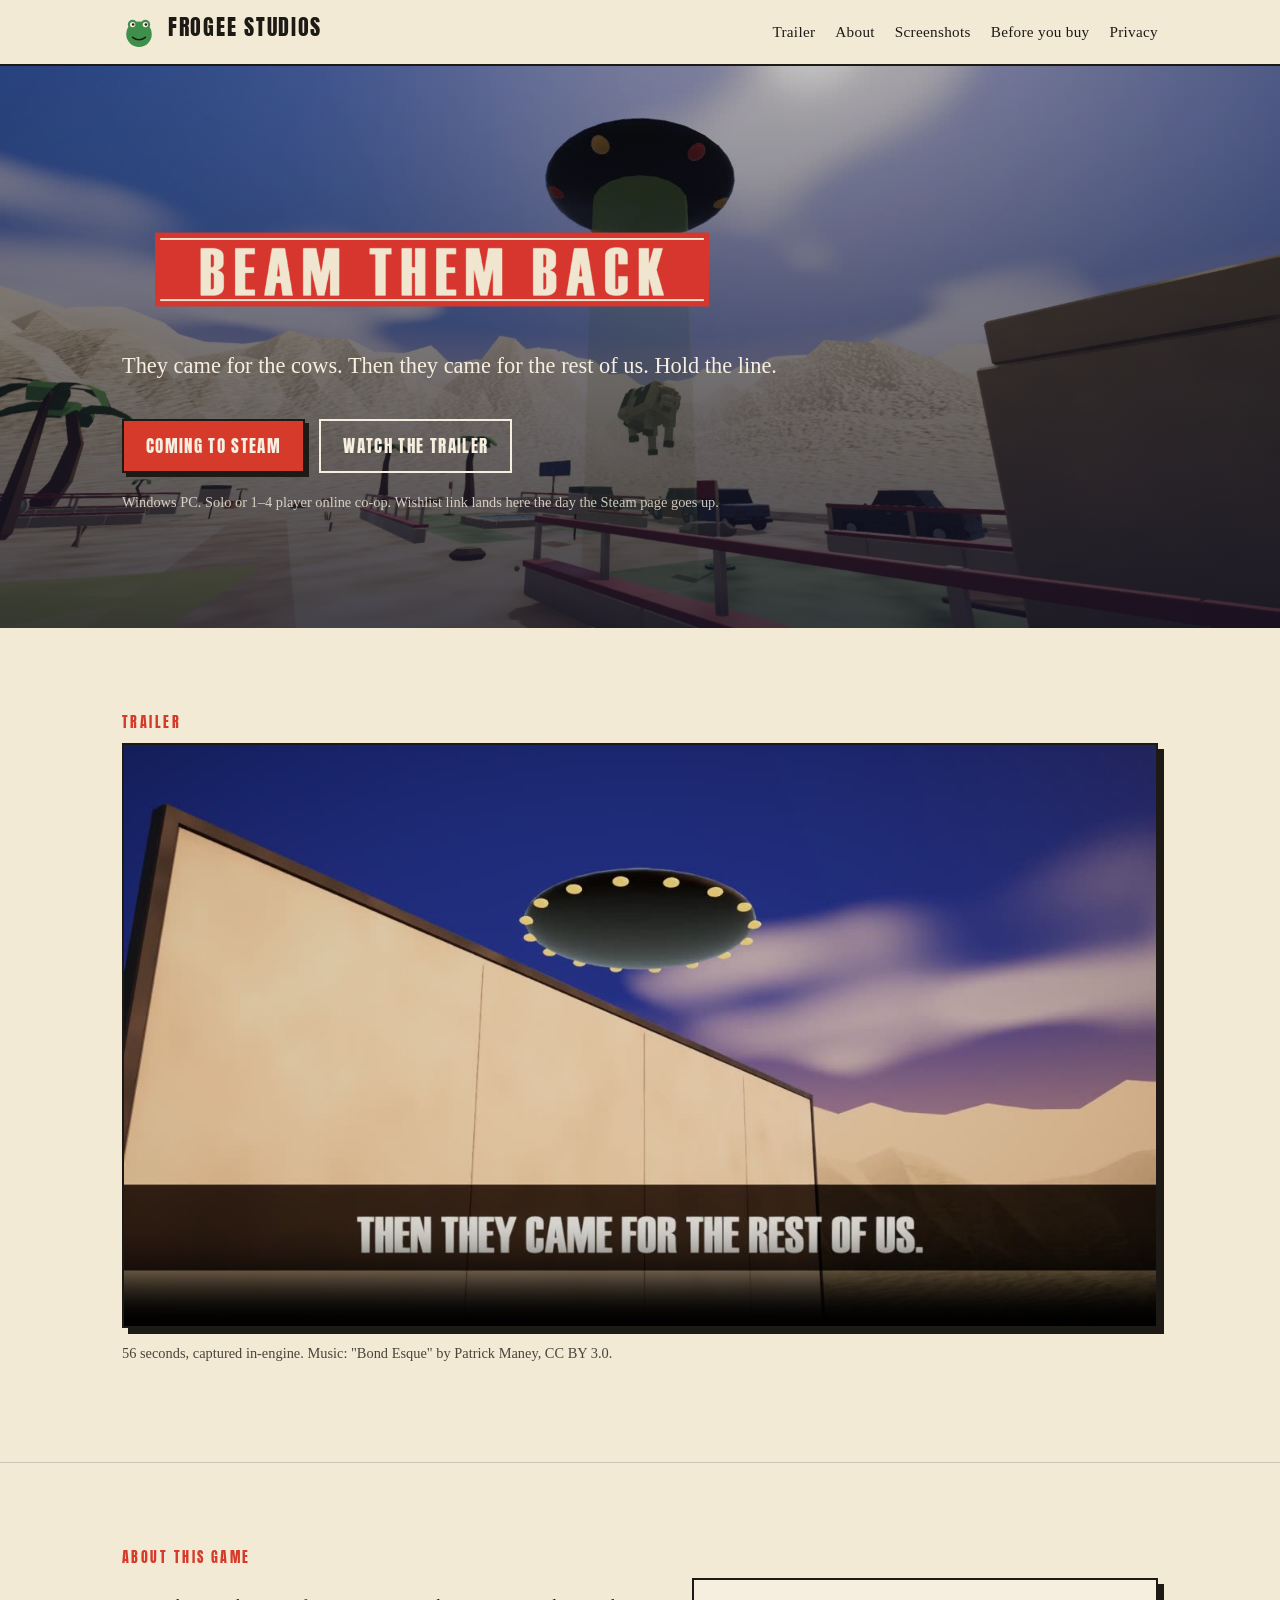
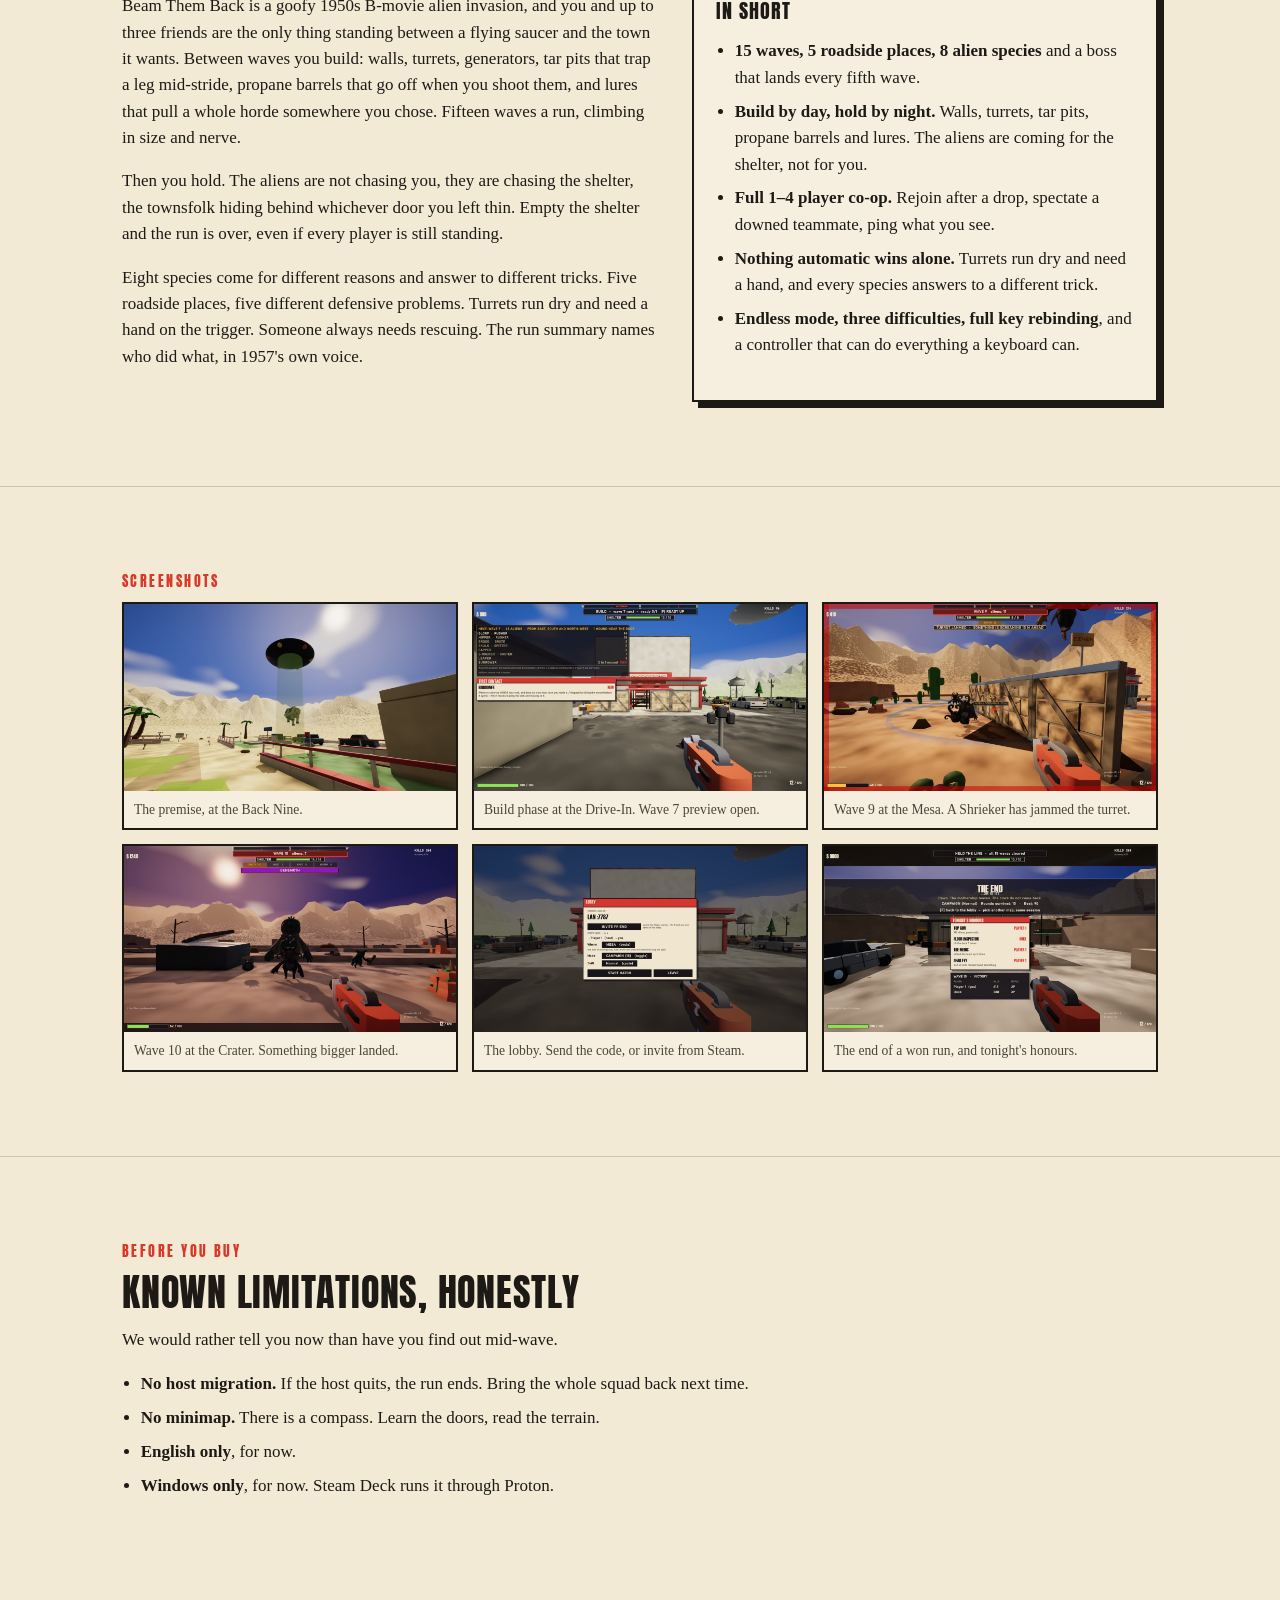
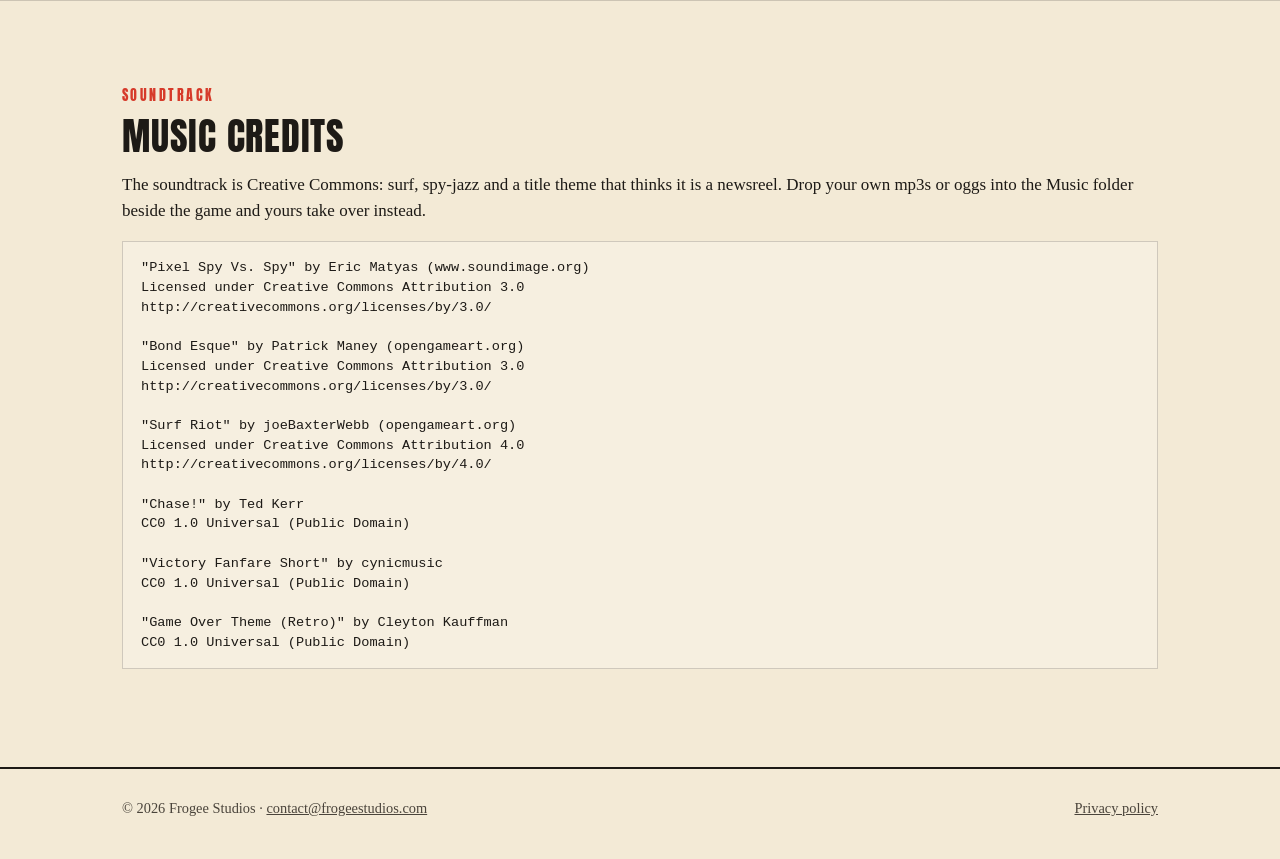
==== commit d397821e: "Phone width: header wraps in rows, hero logo stays in frame, buttons wrap evenly - .top .wrap wraps " ====
--- a/beam-them-back/index.html
+++ b/beam-them-back/index.html
@@ -46,7 +46,7 @@
     <!-- STEAM: replace href with https://store.steampowered.com/app/<APPID>/ once the page is live -->
     <a class="btn" href="#steam">Coming to Steam</a>
     <a class="btn ghost" href="#trailer">Watch the trailer</a>
-    <p class="note" id="steam" style="margin-top:18px">Windows PC. Solo or 1&ndash;4 player online co-op. Wishlist link lands here the day the Steam page goes up.</p>
+    <p class="note" id="steam" style="margin-top:8px">Windows PC. Solo or 1&ndash;4 player online co-op. Wishlist link lands here the day the Steam page goes up.</p>
   </div>
 </div>
 
--- a/assets/site.css
+++ b/assets/site.css
@@ -38,11 +38,12 @@
 
 /* header / nav */
 .top { border-bottom: 2px solid var(--ink); background: var(--paper); }
-.top .wrap { display: flex; align-items: center; justify-content: space-between; gap: 18px; height: 64px; }
+.top .wrap { display: flex; flex-wrap: wrap; align-items: center; justify-content: space-between; gap: 8px 18px; min-height: 64px; padding-block: 10px; }
 .brand { display: flex; align-items: center; gap: 12px; text-decoration: none; color: var(--ink); }
-.brand .display { font-size: 1.35rem; letter-spacing: .08em; }
+.brand .display { font-size: 1.35rem; letter-spacing: .08em; white-space: nowrap; }
 .frog { width: 34px; height: 34px; flex: none; }
-nav a { color: var(--ink); text-decoration: none; margin-left: 20px; font-size: .95rem; letter-spacing: .02em; }
+nav { display: flex; flex-wrap: wrap; gap: 4px 20px; }
+nav a { color: var(--ink); text-decoration: none; font-size: .95rem; letter-spacing: .02em; white-space: nowrap; }
 nav a:hover { color: var(--red); }
 
 /* hero */
@@ -52,7 +53,7 @@
 .hero .wrap { position: relative; padding: clamp(70px, 12vw, 150px) 22px clamp(50px, 8vw, 100px); }
 .hero h1 { text-shadow: 0 3px 0 rgba(0,0,0,.35); }
 .hero .lede { font-size: clamp(1.1rem, 2.2vw, 1.4rem); max-width: 34em; margin-bottom: 1.6em; }
-.hero .logo { max-width: 620px; margin-bottom: 26px; }
+.hero .logo { width: 100%; max-width: 620px; margin-bottom: 26px; }
 
 /* buttons */
 .btn {
@@ -64,7 +65,7 @@
 .btn:hover { background: var(--red-2); color: var(--cream); transform: translate(1px, 1px); box-shadow: 3px 3px 0 var(--ink); }
 .btn.ghost { background: transparent; color: inherit; border-color: currentColor; box-shadow: none; }
 .btn.ghost:hover { background: rgba(255,255,255,.08); transform: none; }
-.btn + .btn { margin-left: 10px; }
+.btn { margin: 0 10px 10px 0; }
 .note { font-size: .9rem; color: var(--ink-2); }
 .hero .note { color: rgba(246,239,224,.8); }
 
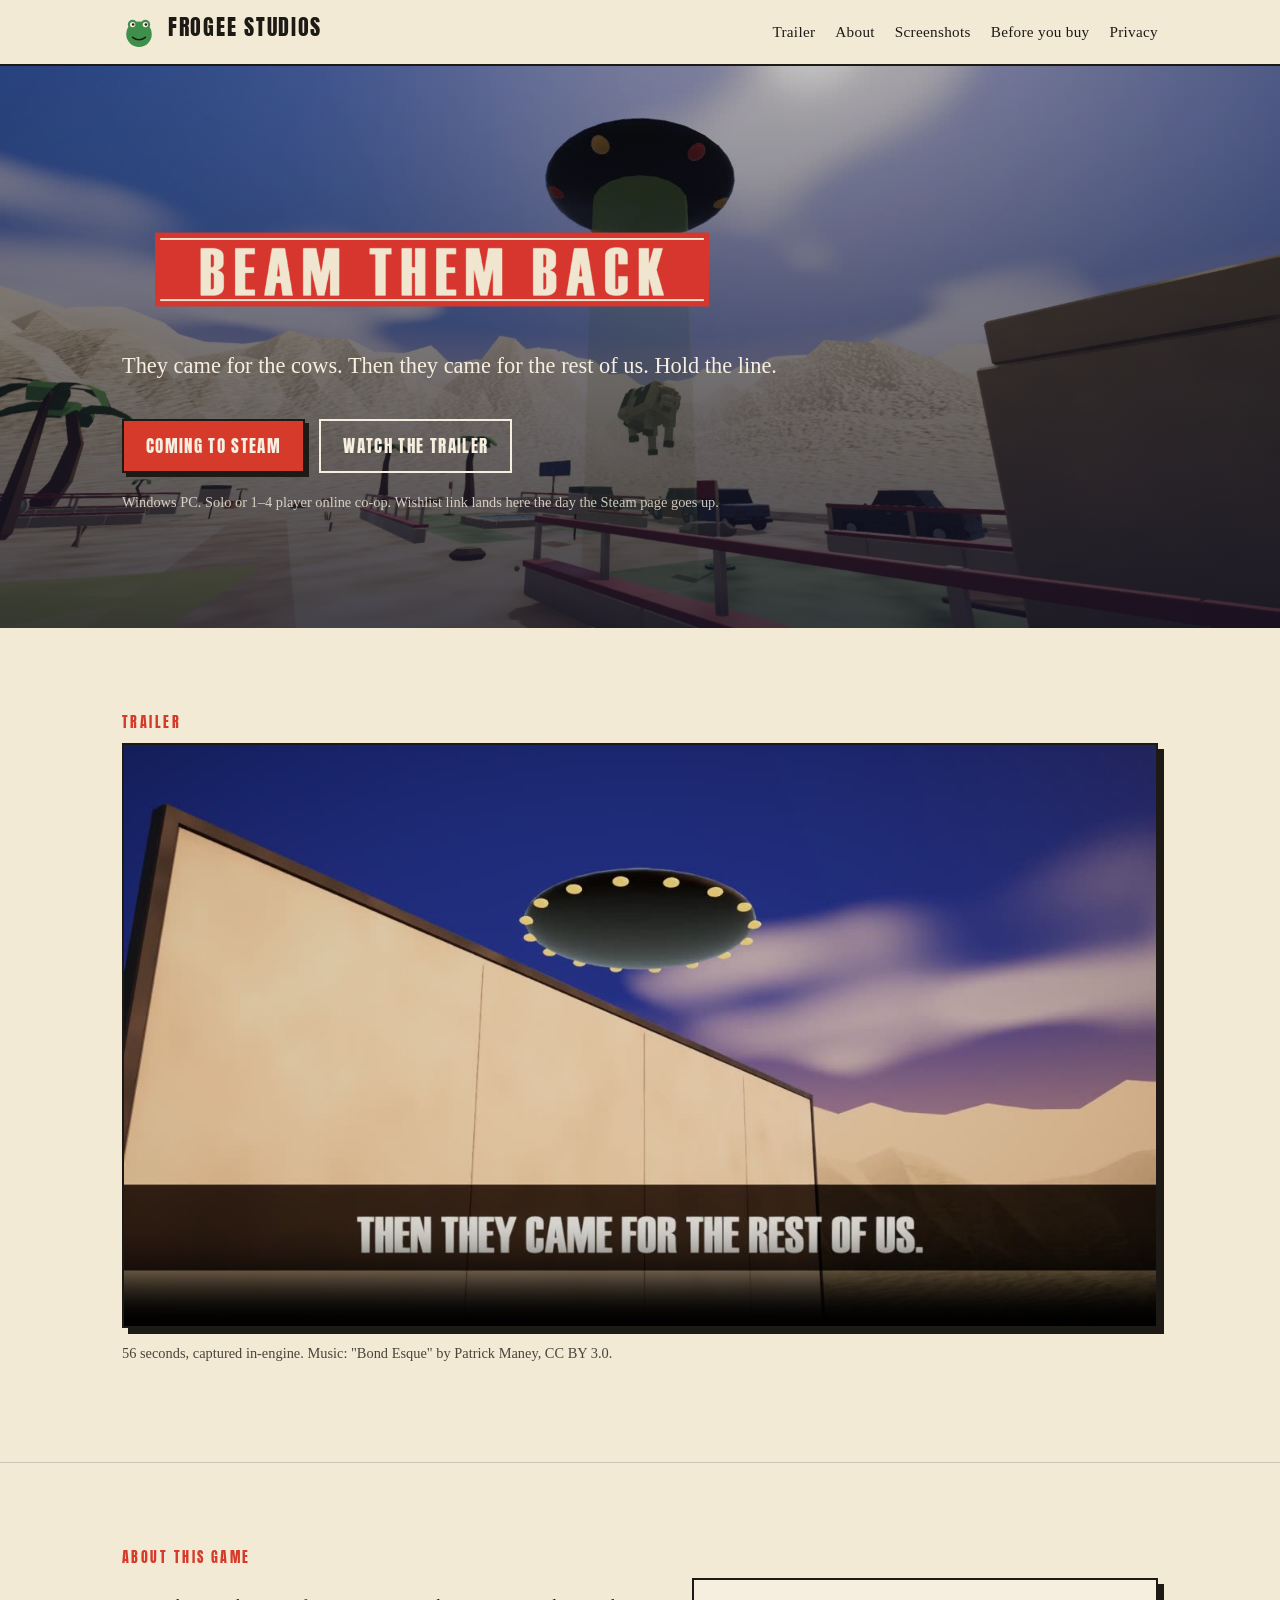
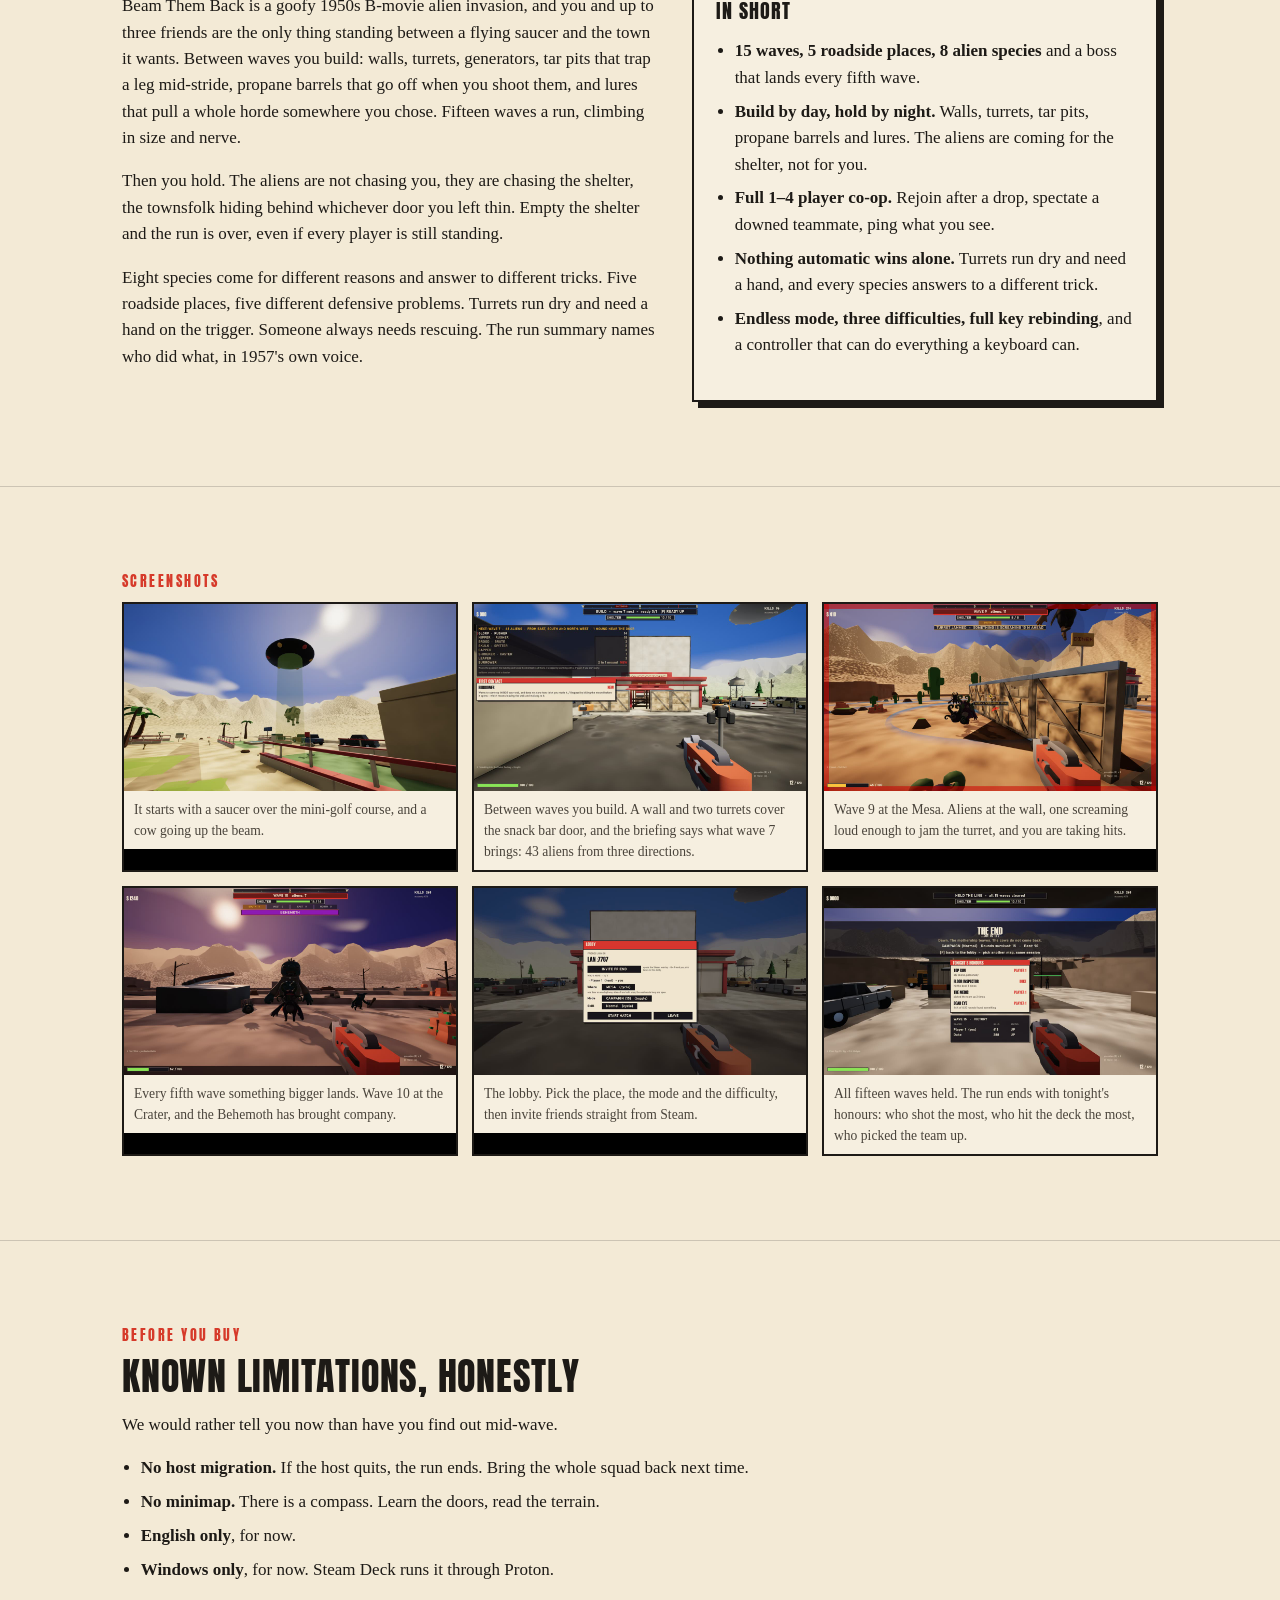
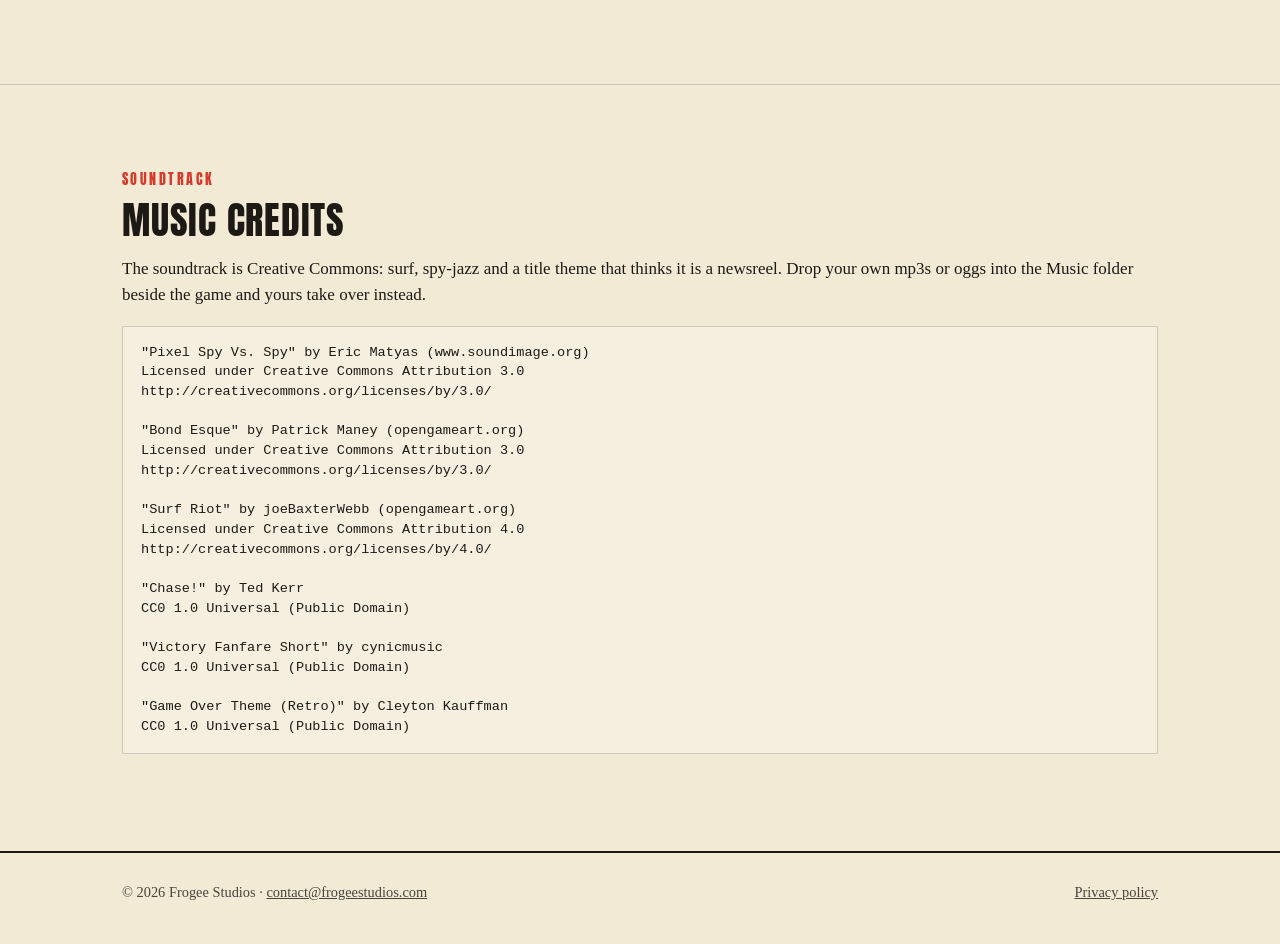
==== commit ebfa1bcb: "Game page: screenshot captions and alt text written for someone who has not played Each caption now " ====
--- a/beam-them-back/index.html
+++ b/beam-them-back/index.html
@@ -97,12 +97,12 @@
   <div class="wrap">
     <div class="kicker">Screenshots</div>
     <div class="gallery">
-      <figure><a class="shot" href="/assets/img/full/04_saucer.jpg"><img src="/assets/img/04_saucer.jpg" alt="A saucer holds a beam over a mini-golf course with a cow a third of the way up it" loading="lazy"></a><figcaption>The premise, at the Back Nine.</figcaption></figure>
-      <figure><a class="shot" href="/assets/img/full/01_build.jpg"><img src="/assets/img/01_build.jpg" alt="The build phase at the drive-in: a wall line with a turret on each flank across the snack bar doorway" loading="lazy"></a><figcaption>Build phase at the Drive-In. Wave 7 preview open.</figcaption></figure>
-      <figure><a class="shot" href="/assets/img/full/02_fight.jpg"><img src="/assets/img/02_fight.jpg" alt="Wave 9 at the Mesa: aliens hard against the wall line, one leaping over the top" loading="lazy"></a><figcaption>Wave 9 at the Mesa. A Shrieker has jammed the turret.</figcaption></figure>
-      <figure><a class="shot" href="/assets/img/full/03_boss.jpg"><img src="/assets/img/03_boss.jpg" alt="Wave 10 at the Crater: the Behemoth boss centre frame at dusk" loading="lazy"></a><figcaption>Wave 10 at the Crater. Something bigger landed.</figcaption></figure>
-      <figure><a class="shot" href="/assets/img/full/06_lobby.jpg"><img src="/assets/img/06_lobby.jpg" alt="The lobby card: join code, invite friend, who is here, map and difficulty picks" loading="lazy"></a><figcaption>The lobby. Send the code, or invite from Steam.</figcaption></figure>
-      <figure><a class="shot" href="/assets/img/full/05_end.jpg"><img src="/assets/img/05_end.jpg" alt="The end of a won run: epilogue, tonight's honours, and the scoreboard" loading="lazy"></a><figcaption>The end of a won run, and tonight's honours.</figcaption></figure>
+      <figure><a class="shot" href="/assets/img/full/04_saucer.jpg"><img src="/assets/img/04_saucer.jpg" alt="A flying saucer over a desert mini-golf course, a cow rising in its green beam" loading="lazy"></a><figcaption>It starts with a saucer over the mini-golf course, and a cow going up the beam.</figcaption></figure>
+      <figure><a class="shot" href="/assets/img/full/01_build.jpg"><img src="/assets/img/01_build.jpg" alt="First-person view of a wall with a turret at each end across a drive-in snack bar door, with a briefing panel listing the 43 aliens in the next wave" loading="lazy"></a><figcaption>Between waves you build. A wall and two turrets cover the snack bar door, and the briefing says what wave 7 brings: 43 aliens from three directions.</figcaption></figure>
+      <figure><a class="shot" href="/assets/img/full/02_fight.jpg"><img src="/assets/img/02_fight.jpg" alt="Two tentacled aliens pressed against a wooden wall in the desert, a warning that the turret is jammed, and the screen edges red from damage" loading="lazy"></a><figcaption>Wave 9 at the Mesa. Aliens at the wall, one screaming loud enough to jam the turret, and you are taking hits.</figcaption></figure>
+      <figure><a class="shot" href="/assets/img/full/03_boss.jpg"><img src="/assets/img/03_boss.jpg" alt="A huge blue alien with a health bar labelled Behemoth walks toward the camera at dusk, smaller aliens beside it" loading="lazy"></a><figcaption>Every fifth wave something bigger lands. Wave 10 at the Crater, and the Behemoth has brought company.</figcaption></figure>
+      <figure><a class="shot" href="/assets/img/full/06_lobby.jpg"><img src="/assets/img/06_lobby.jpg" alt="The lobby card: an invite-friend button, who is here, and pickers for the place, the mode and the difficulty" loading="lazy"></a><figcaption>The lobby. Pick the place, the mode and the difficulty, then invite friends straight from Steam.</figcaption></figure>
+      <figure><a class="shot" href="/assets/img/full/05_end.jpg"><img src="/assets/img/05_end.jpg" alt="The end screen after all fifteen waves: a short epilogue, a Tonight's Honours card naming who did what, and the scoreboard" loading="lazy"></a><figcaption>All fifteen waves held. The run ends with tonight's honours: who shot the most, who hit the deck the most, who picked the team up.</figcaption></figure>
     </div>
   </div>
 </section>
